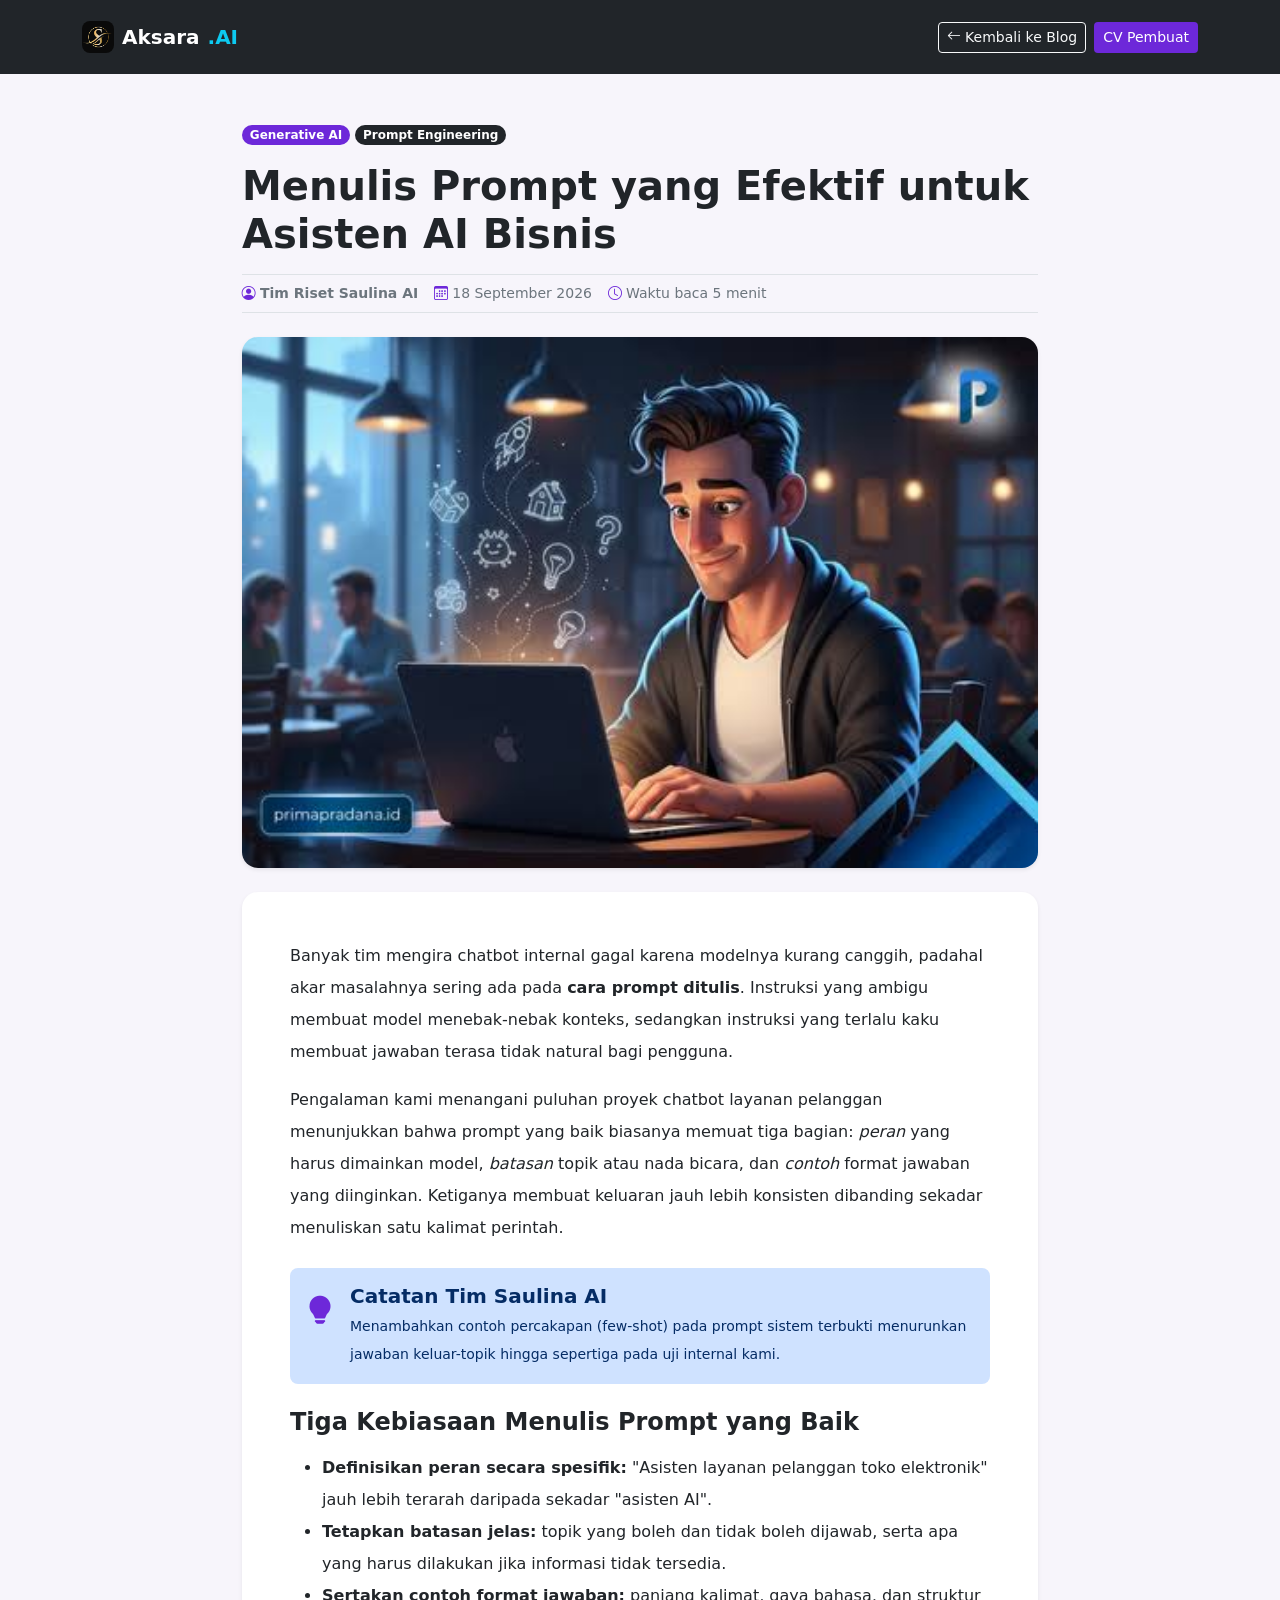
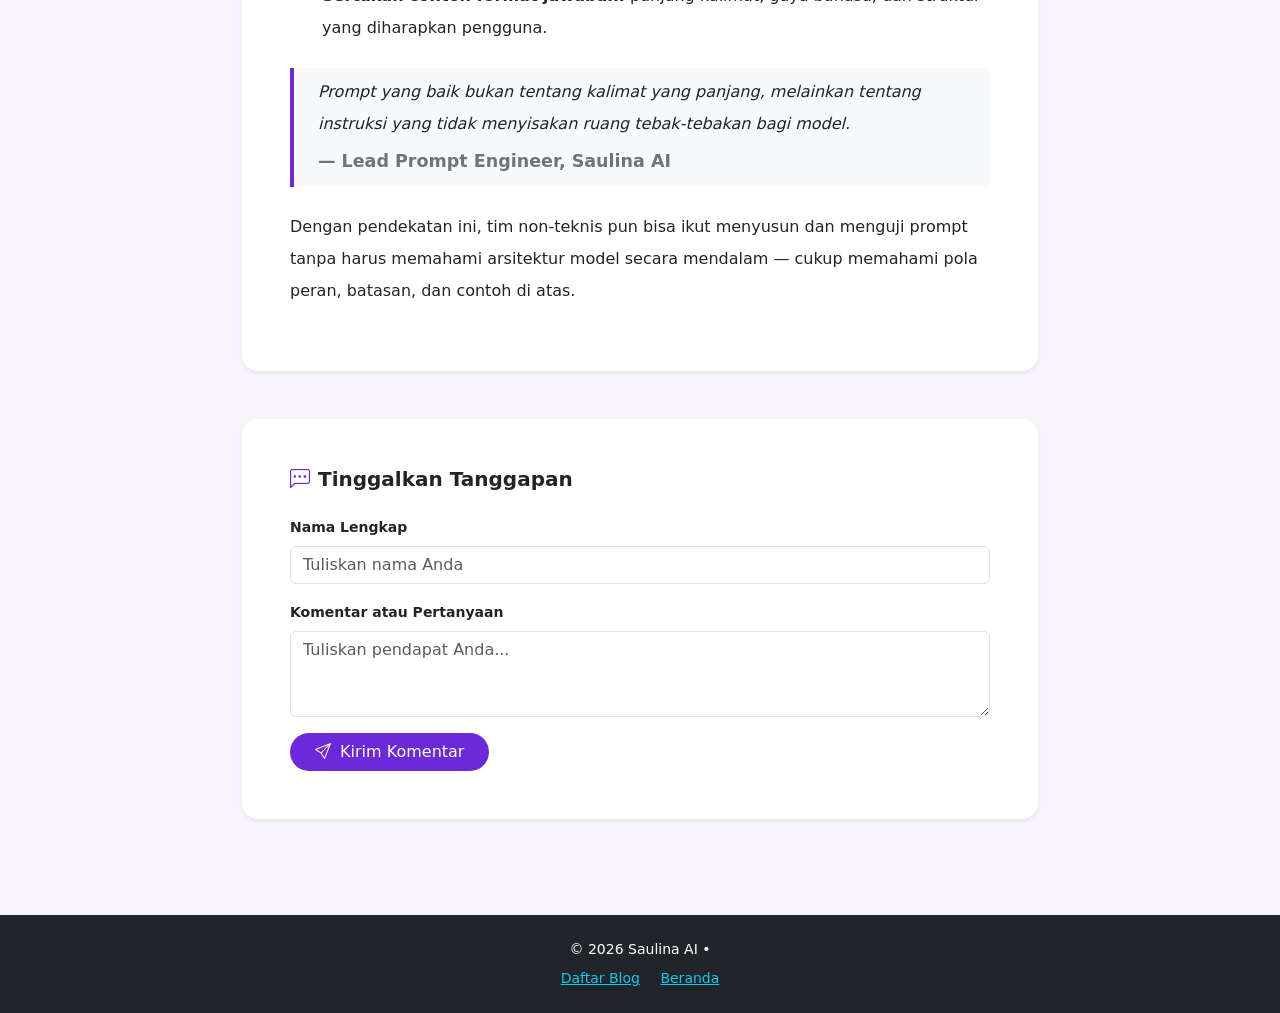
==== blog-detail.html @ 955b9b2b "commit" ====
<!DOCTYPE html>
<html lang="id">
<head>
  <meta charset="UTF-8" />
  <meta name="viewport" content="width=device-width, initial-scale=1.0" />
  <title>Menulis Prompt yang Efektif — Blog Saulina AI</title>
  <meta name="description" content="Panduan menulis prompt yang efektif untuk chatbot dan asisten AI bisnis." />
  <link rel="icon" type="image/png" href="assets/img/Logo.jpg" />

  <link rel="stylesheet" href="https://cdn.jsdelivr.net/npm/bootstrap@5.3.3/dist/css/bootstrap.min.css" />
  <link rel="stylesheet" href="https://cdn.jsdelivr.net/npm/bootstrap-icons@1.11.3/font/bootstrap-icons.min.css" />

  <style>
    :root { --brand: #6d28d9; --brand-dark: #4c1d95; }
    body { background: #f7f5fb; }
    .navbar-brand img { width: 32px; height: 32px; border-radius: 8px; }
    .btn-brand { background: var(--brand); color: #fff; }
    .btn-brand:hover { background: var(--brand-dark); color: #fff; }
    .text-brand { color: var(--brand) !important; }
    .badge-cat { background: var(--brand); }
    blockquote { border-left: 4px solid var(--brand); }
  </style>
</head>
<body>

  <!-- NAVBAR -->
  <nav class="navbar navbar-dark bg-dark sticky-top py-3">
    <div class="container d-flex align-items-center justify-content-between">
      <a class="navbar-brand d-flex align-items-center gap-2 fw-bold" href="index.html">
        <img src="assets/img/Logo.jpg" alt="Logo Saulina AI" />
        Aksara<span class="text-info">.AI</span>
      </a>
      <div class="d-flex gap-2">
        <a href="blog.html" class="btn btn-outline-light btn-sm"><i class="bi bi-arrow-left me-1"></i>Kembali ke Blog</a>
        <a href="cv.html" class="btn btn-brand btn-sm">CV Pembuat</a>
      </div>
    </div>
  </nav>

  <!-- ARTIKEL -->
  <main class="py-5">
    <div class="container" style="max-width: 820px;">

      <header class="mb-4">
        <div class="mb-2">
          <span class="badge badge-cat rounded-pill">Generative AI</span>
          <span class="badge text-bg-dark rounded-pill">Prompt Engineering</span>
        </div>
        <h1 class="display-6 fw-bold my-3">
          Menulis Prompt yang Efektif untuk Asisten AI Bisnis
        </h1>
        <div class="d-flex flex-wrap gap-3 small text-secondary border-top border-bottom py-2">
          <span><i class="bi bi-person-circle text-brand me-1"></i><strong>Tim Riset Saulina AI</strong></span>
          <span><i class="bi bi-calendar3 text-brand me-1"></i>18 September 2026</span>
          <span><i class="bi bi-clock text-brand me-1"></i>Waktu baca 5 menit</span>
        </div>
      </header>

      <div class="mb-4 rounded-4 overflow-hidden shadow-sm">
        <img src="assets/img/blog-cover-prompt.jpeg" class="img-fluid w-100" alt="Ilustrasi jendela terminal berisi contoh baris prompt untuk asisten AI" />
      </div>

      <article class="bg-white p-4 p-md-5 rounded-4 shadow-sm lh-lg">
        <p>
          Banyak tim mengira chatbot internal gagal karena modelnya kurang canggih, padahal
          akar masalahnya sering ada pada <strong>cara prompt ditulis</strong>. Instruksi yang
          ambigu membuat model menebak-nebak konteks, sedangkan instruksi yang terlalu kaku
          membuat jawaban terasa tidak natural bagi pengguna.
        </p>

        <p>
          Pengalaman kami menangani puluhan proyek chatbot layanan pelanggan menunjukkan bahwa
          prompt yang baik biasanya memuat tiga bagian: <em>peran</em> yang harus dimainkan
          model, <em>batasan</em> topik atau nada bicara, dan <em>contoh</em> format jawaban
          yang diinginkan. Ketiganya membuat keluaran jauh lebih konsisten dibanding sekadar
          menuliskan satu kalimat perintah.
        </p>

        <div class="alert alert-primary border-0 rounded-3 my-4 d-flex gap-3">
          <i class="bi bi-lightbulb-fill fs-3 text-brand"></i>
          <div>
            <h2 class="h5 fw-bold mb-1">Catatan Tim Saulina AI</h2>
            <p class="mb-0 small">
              Menambahkan contoh percakapan (few-shot) pada prompt sistem terbukti menurunkan
              jawaban keluar-topik hingga sepertiga pada uji internal kami.
            </p>
          </div>
        </div>

        <h2 class="h4 fw-bold mt-4 mb-3">Tiga Kebiasaan Menulis Prompt yang Baik</h2>
        <ul class="mb-4">
          <li><strong>Definisikan peran secara spesifik:</strong> "Asisten layanan pelanggan toko elektronik" jauh lebih terarah daripada sekadar "asisten AI".</li>
          <li><strong>Tetapkan batasan jelas:</strong> topik yang boleh dan tidak boleh dijawab, serta apa yang harus dilakukan jika informasi tidak tersedia.</li>
          <li><strong>Sertakan contoh format jawaban:</strong> panjang kalimat, gaya bahasa, dan struktur yang diharapkan pengguna.</li>
        </ul>

        <blockquote class="blockquote ps-4 py-2 my-4 bg-light rounded-end">
          <p class="fs-6 fst-italic mb-1">
            Prompt yang baik bukan tentang kalimat yang panjang, melainkan tentang instruksi yang tidak menyisakan ruang tebak-tebakan bagi model.
          </p>
          <footer class="blockquote-footer mt-1 fw-semibold small">Lead Prompt Engineer, Saulina AI</footer>
        </blockquote>

        <p>
          Dengan pendekatan ini, tim non-teknis pun bisa ikut menyusun dan menguji prompt
          tanpa harus memahami arsitektur model secara mendalam — cukup memahami pola
          peran, batasan, dan contoh di atas.
        </p>
      </article>

      <!-- KOMENTAR -->
      <section class="mt-5 bg-white p-4 p-md-5 rounded-4 shadow-sm">
        <h2 class="h5 fw-bold mb-4">
          <i class="bi bi-chat-left-dots text-brand me-2"></i>Tinggalkan Tanggapan
        </h2>
        <form action="#" method="get">
          <div class="mb-3">
            <label for="commentName" class="form-label small fw-bold">Nama Lengkap</label>
            <input type="text" class="form-control" id="commentName" placeholder="Tuliskan nama Anda" required />
          </div>
          <div class="mb-3">
            <label for="commentMessage" class="form-label small fw-bold">Komentar atau Pertanyaan</label>
            <textarea class="form-control" id="commentMessage" rows="3" placeholder="Tuliskan pendapat Anda..." required></textarea>
          </div>
          <button type="submit" class="btn btn-brand px-4 rounded-pill">
            <i class="bi bi-send me-1"></i> Kirim Komentar
          </button>
        </form>
      </section>
    </div>
  </main>

  <footer class="bg-dark text-white py-4 mt-5 text-center small">
    <div class="container">
      <p class="mb-2">&copy; 2026 Saulina AI &bull;
      <nav aria-label="Navigasi footer">
        <a href="blog.html" class="text-info text-decoration-underline me-3">Daftar Blog</a>
        <a href="index.html" class="text-info text-decoration-underline">Beranda</a>
      </nav>
    </div>
  </footer>

  <script src="https://cdn.jsdelivr.net/npm/bootstrap@5.3.3/dist/js/bootstrap.bundle.min.js"></script>
</body>
</html>
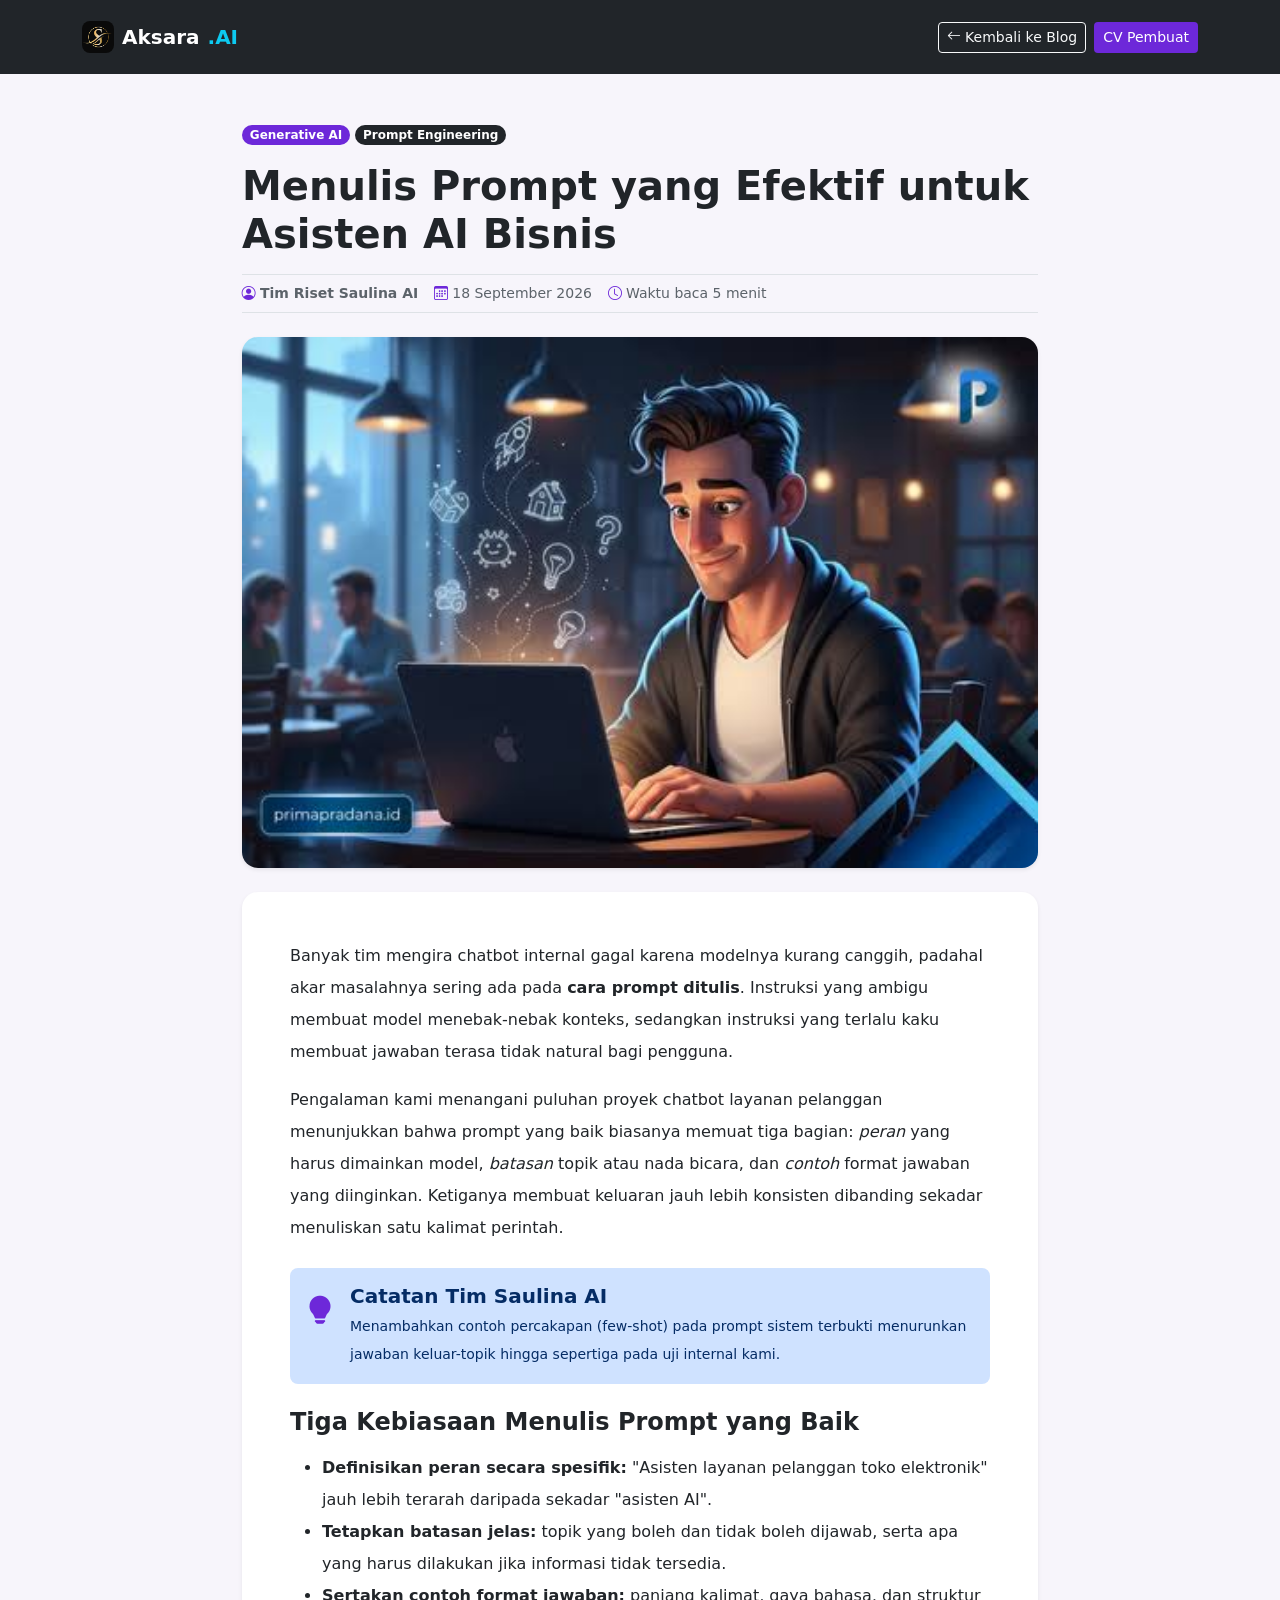
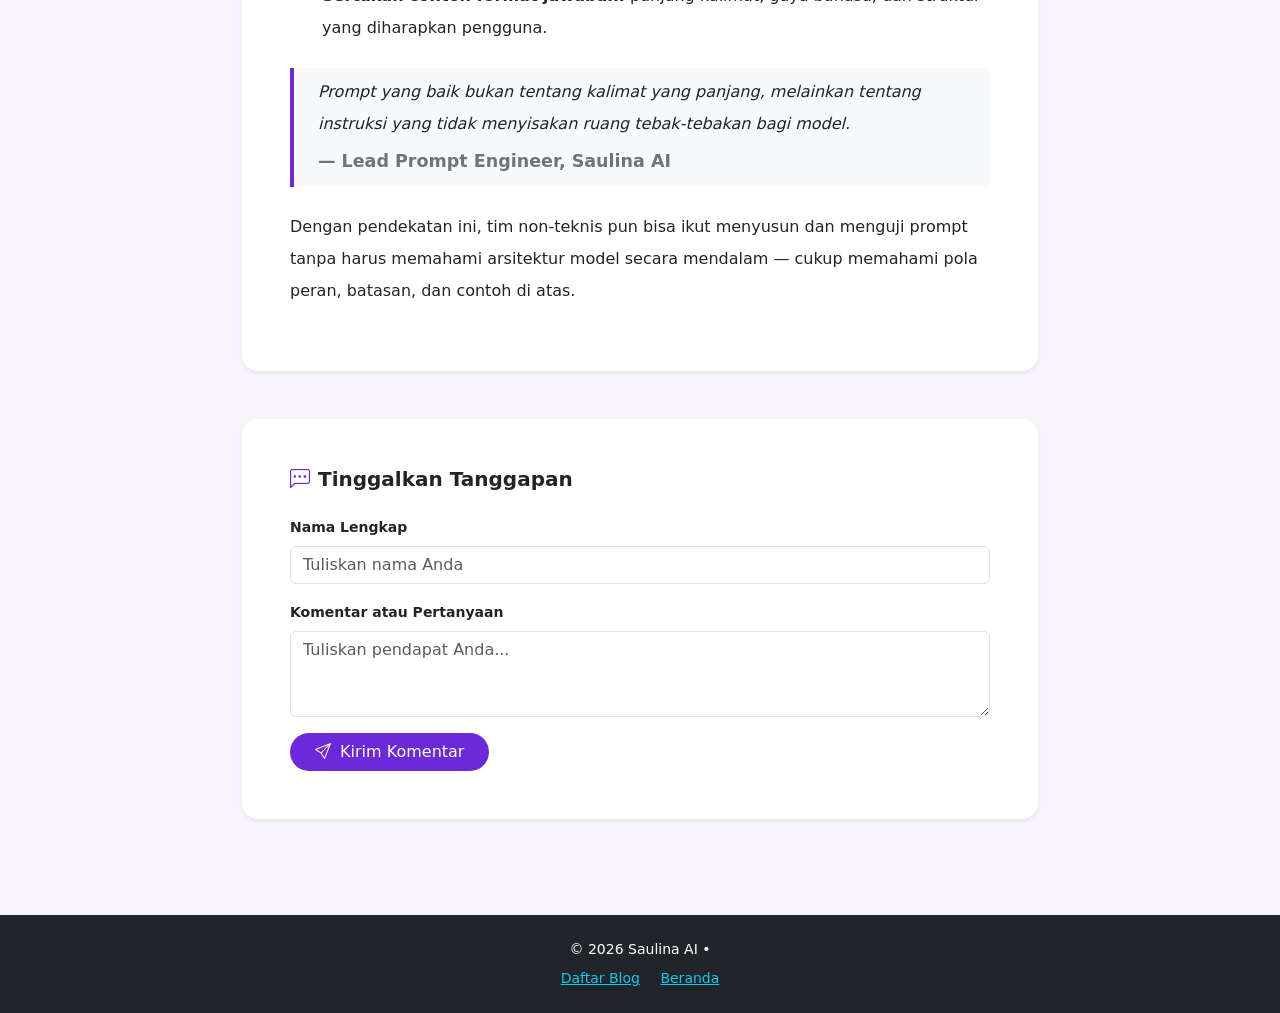
==== commit e5f591a6: "commit" ====
--- a/blog-detail.html
+++ b/blog-detail.html
@@ -11,7 +11,7 @@
   <link rel="stylesheet" href="https://cdn.jsdelivr.net/npm/bootstrap-icons@1.11.3/font/bootstrap-icons.min.css" />
 
   <style>
-    :root { --brand: #6d28d9; --brand-dark: #4c1d95; }
+    :root { --brand: #6d28d9; --brand-dark: #4c1d95; --text-secondary-accessible: #5c636a; }
     body { background: #f7f5fb; }
     .navbar-brand img { width: 32px; height: 32px; border-radius: 8px; }
     .btn-brand { background: var(--brand); color: #fff; }
@@ -19,6 +19,7 @@
     .text-brand { color: var(--brand) !important; }
     .badge-cat { background: var(--brand); }
     blockquote { border-left: 4px solid var(--brand); }
+.text-secondary { color: var(--text-secondary-accessible) !important; }
   </style>
 </head>
 <body>
@@ -142,4 +143,4 @@
 
   <script src="https://cdn.jsdelivr.net/npm/bootstrap@5.3.3/dist/js/bootstrap.bundle.min.js"></script>
 </body>
-</html>
+</html>
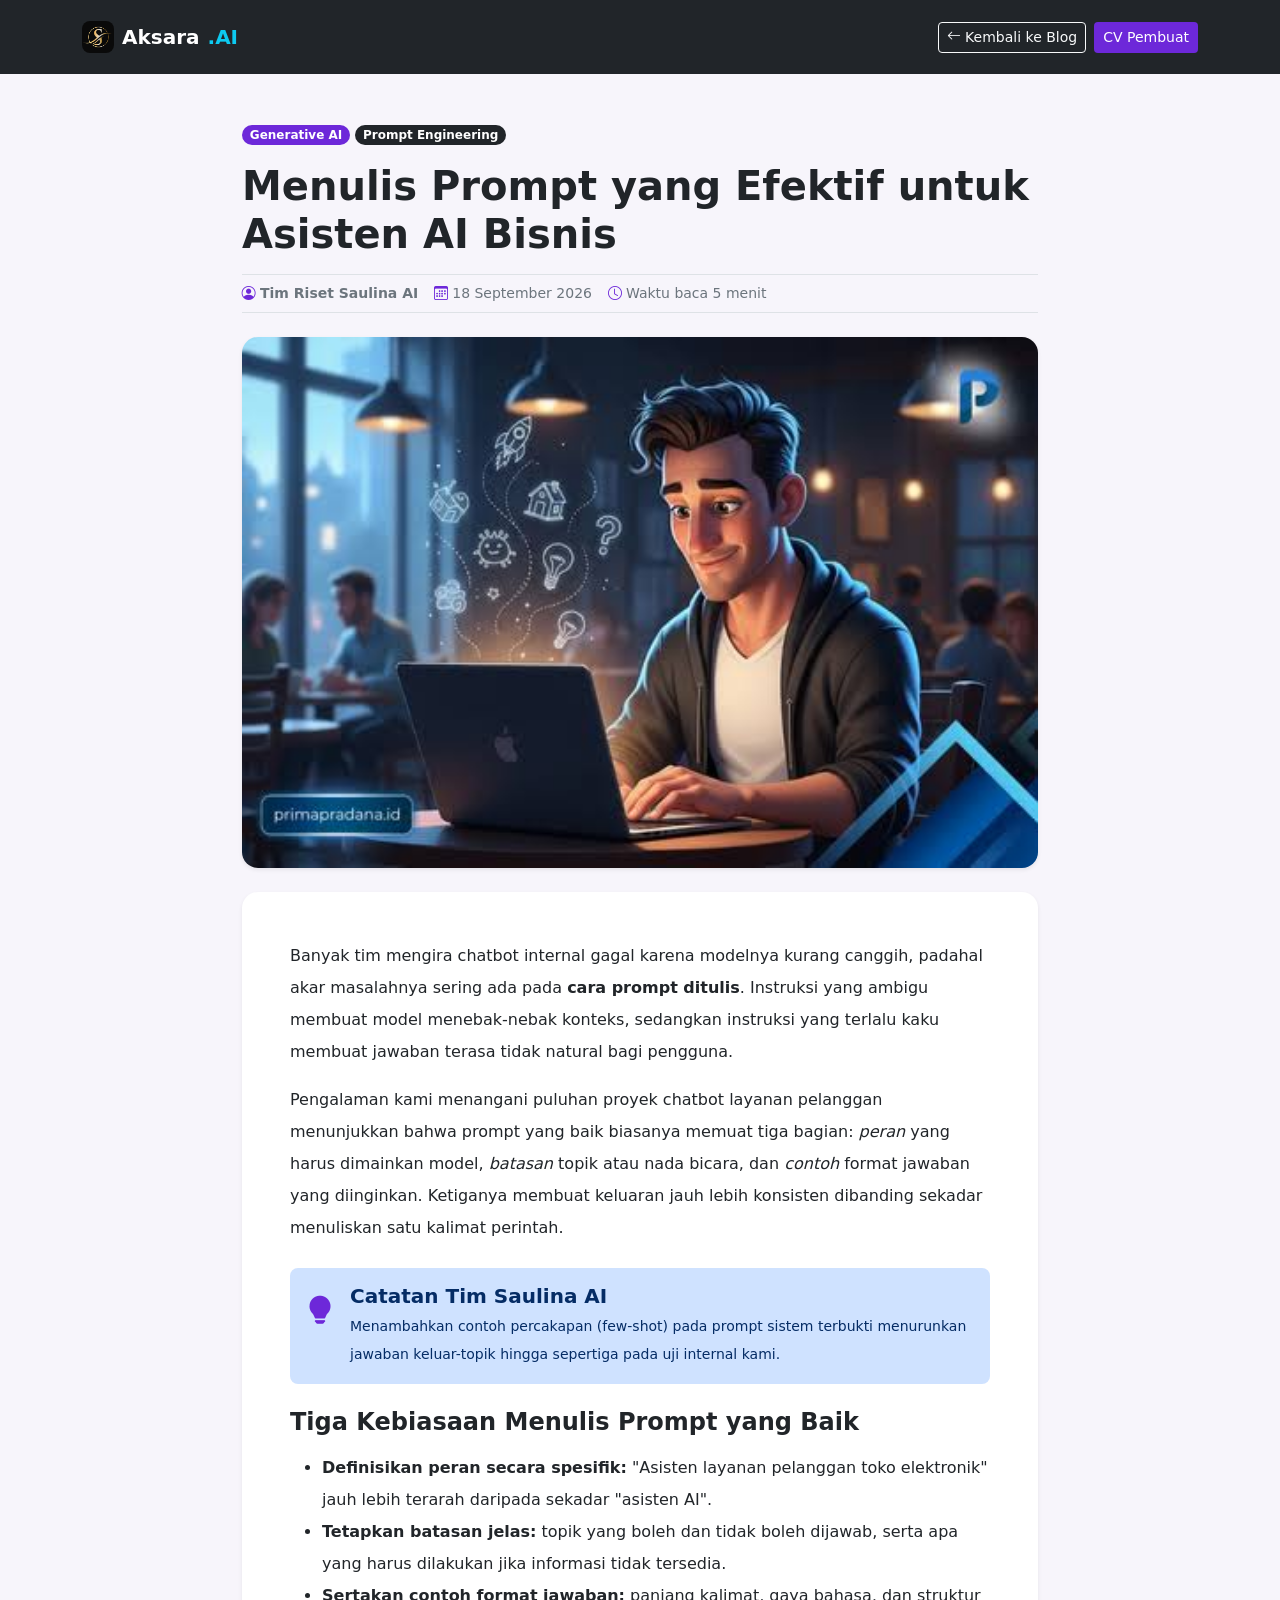
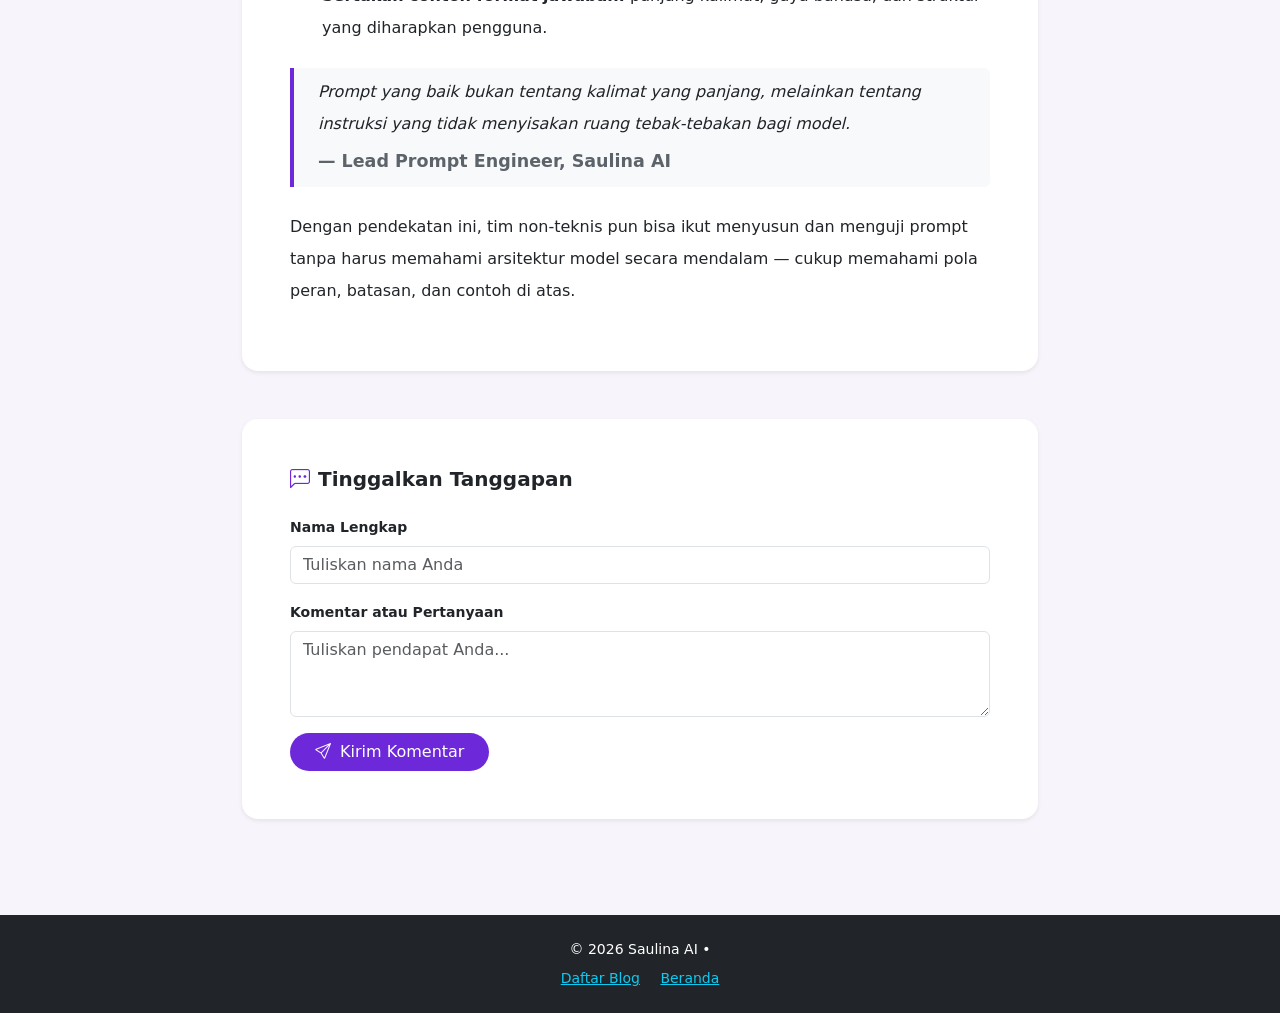
==== commit e1608447: "Update blog-detail.html" ====
--- a/blog-detail.html
+++ b/blog-detail.html
@@ -11,7 +11,7 @@
   <link rel="stylesheet" href="https://cdn.jsdelivr.net/npm/bootstrap-icons@1.11.3/font/bootstrap-icons.min.css" />
 
   <style>
-    :root { --brand: #6d28d9; --brand-dark: #4c1d95; --text-secondary-accessible: #5c636a; }
+    :root { --brand: #6d28d9; --brand-dark: #4c1d95; }
     body { background: #f7f5fb; }
     .navbar-brand img { width: 32px; height: 32px; border-radius: 8px; }
     .btn-brand { background: var(--brand); color: #fff; }
@@ -19,7 +19,11 @@
     .text-brand { color: var(--brand) !important; }
     .badge-cat { background: var(--brand); }
     blockquote { border-left: 4px solid var(--brand); }
-.text-secondary { color: var(--text-secondary-accessible) !important; }
+
+    /* Perbaikan WCAG 2 AA untuk footer blockquote */
+    .blockquote-footer {
+      color: #5c636a !important;
+    }
   </style>
 </head>
 <body>
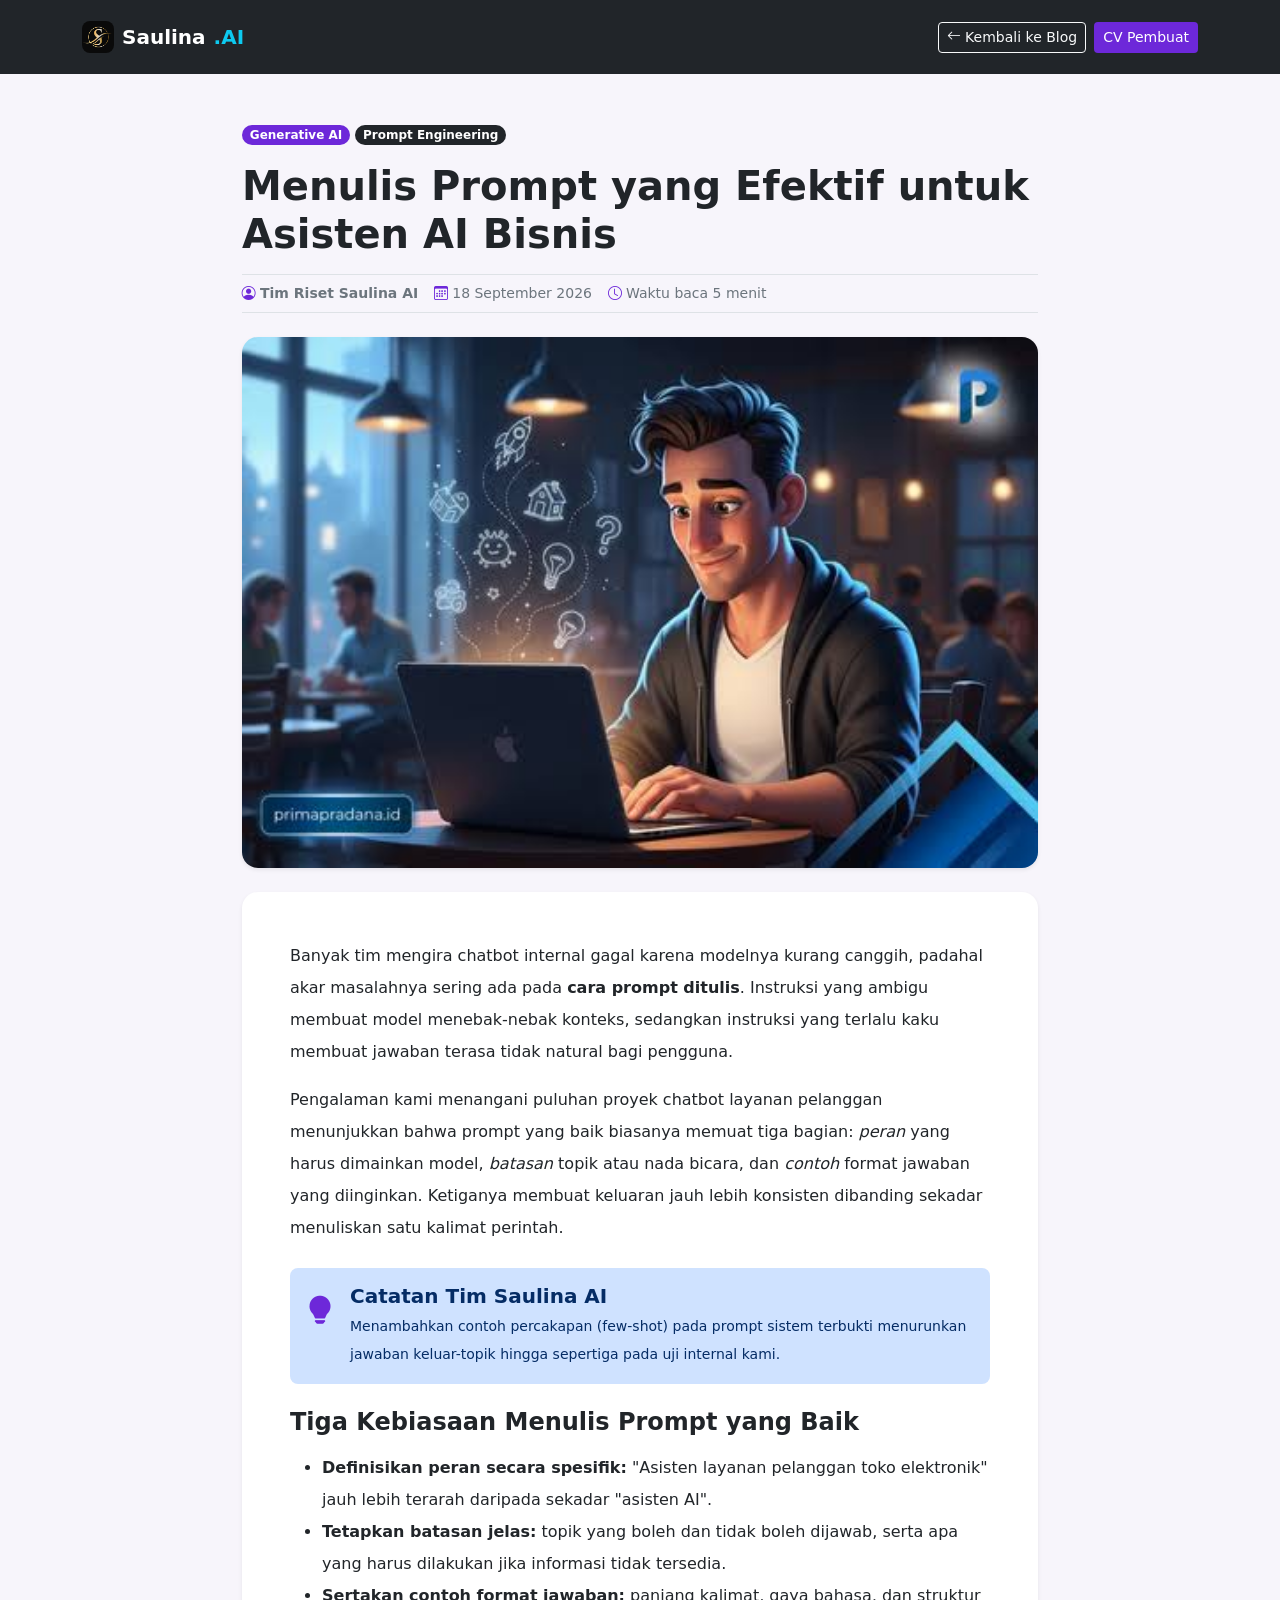
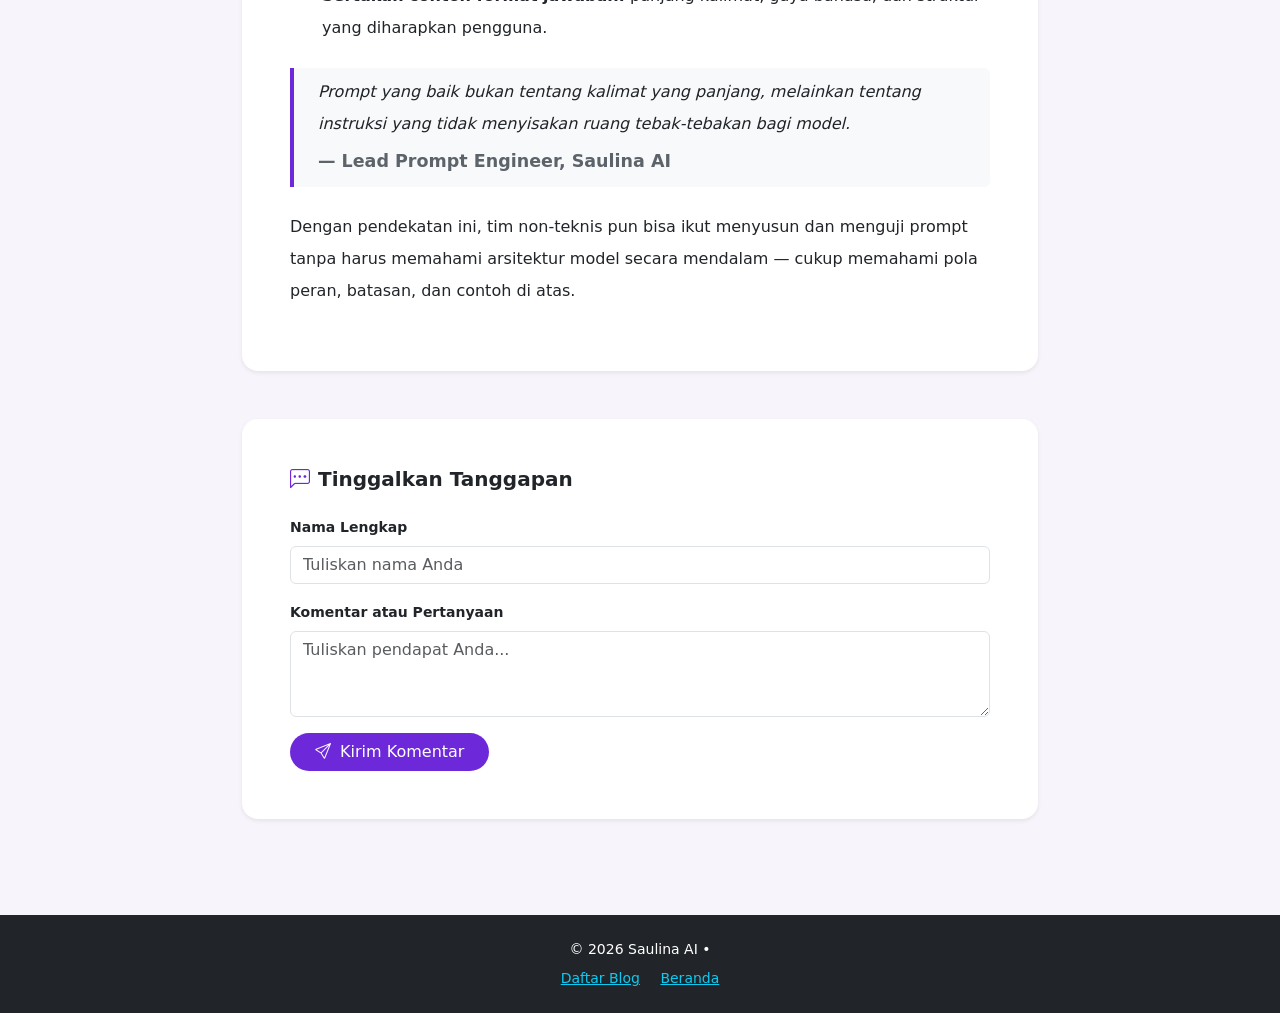
==== commit b1e4ae9d: "commit" ====
--- a/blog-detail.html
+++ b/blog-detail.html
@@ -33,7 +33,7 @@
     <div class="container d-flex align-items-center justify-content-between">
       <a class="navbar-brand d-flex align-items-center gap-2 fw-bold" href="index.html">
         <img src="assets/img/Logo.jpg" alt="Logo Saulina AI" />
-        Aksara<span class="text-info">.AI</span>
+        Saulina<span class="text-info">.AI</span>
       </a>
       <div class="d-flex gap-2">
         <a href="blog.html" class="btn btn-outline-light btn-sm"><i class="bi bi-arrow-left me-1"></i>Kembali ke Blog</a>
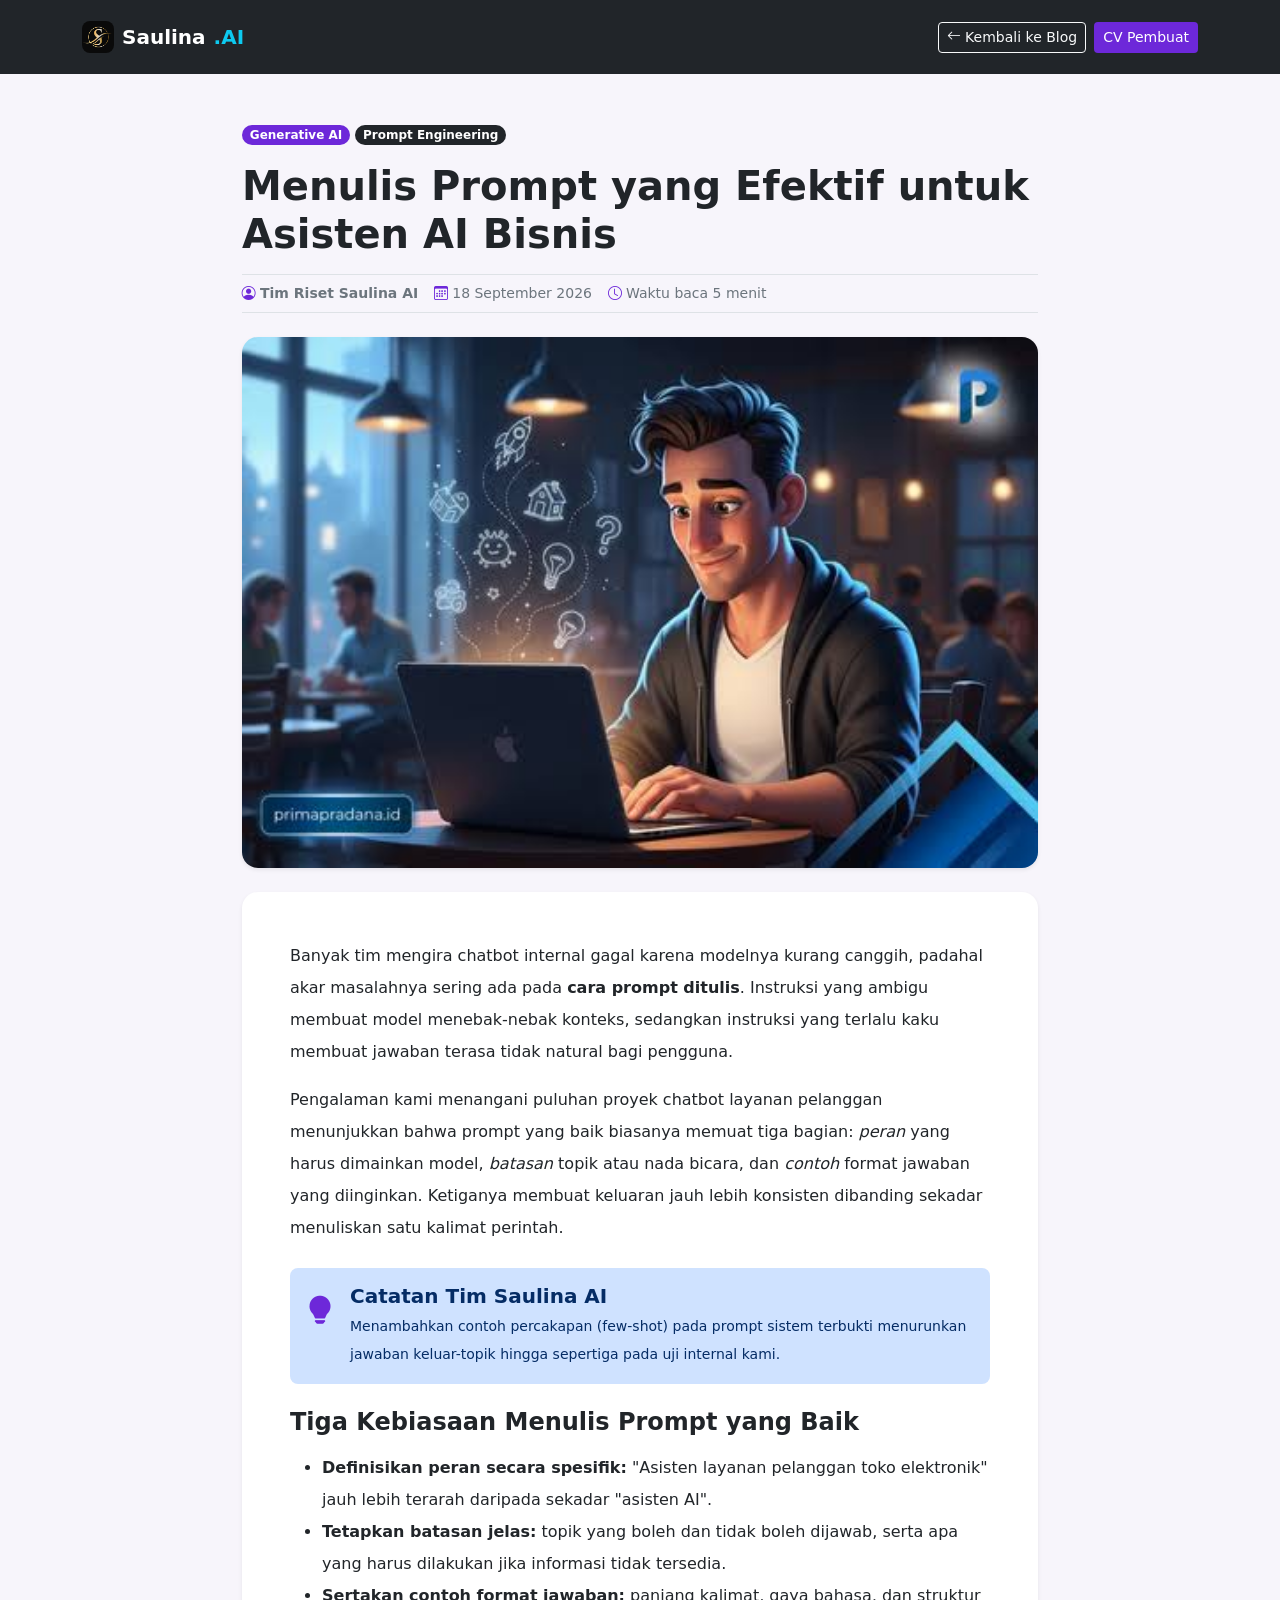
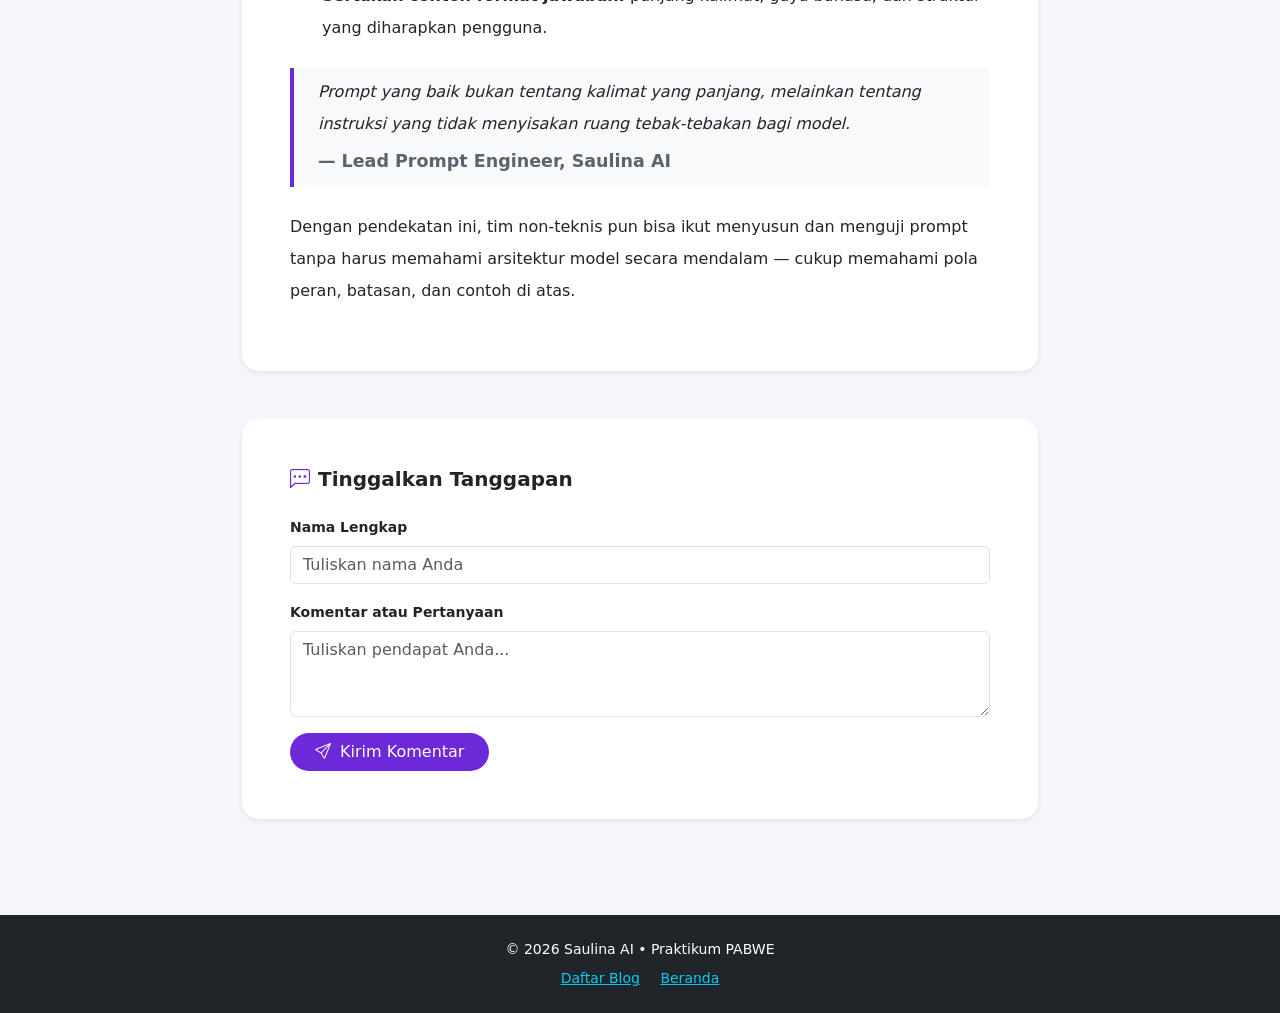
==== commit 68f83f9b: "commit" ====
--- a/blog-detail.html
+++ b/blog-detail.html
@@ -137,7 +137,7 @@
 
   <footer class="bg-dark text-white py-4 mt-5 text-center small">
     <div class="container">
-      <p class="mb-2">&copy; 2026 Saulina AI &bull;
+      <p class="mb-2">&copy; 2026 Saulina AI &bull; Praktikum PABWE</p>
       <nav aria-label="Navigasi footer">
         <a href="blog.html" class="text-info text-decoration-underline me-3">Daftar Blog</a>
         <a href="index.html" class="text-info text-decoration-underline">Beranda</a>
